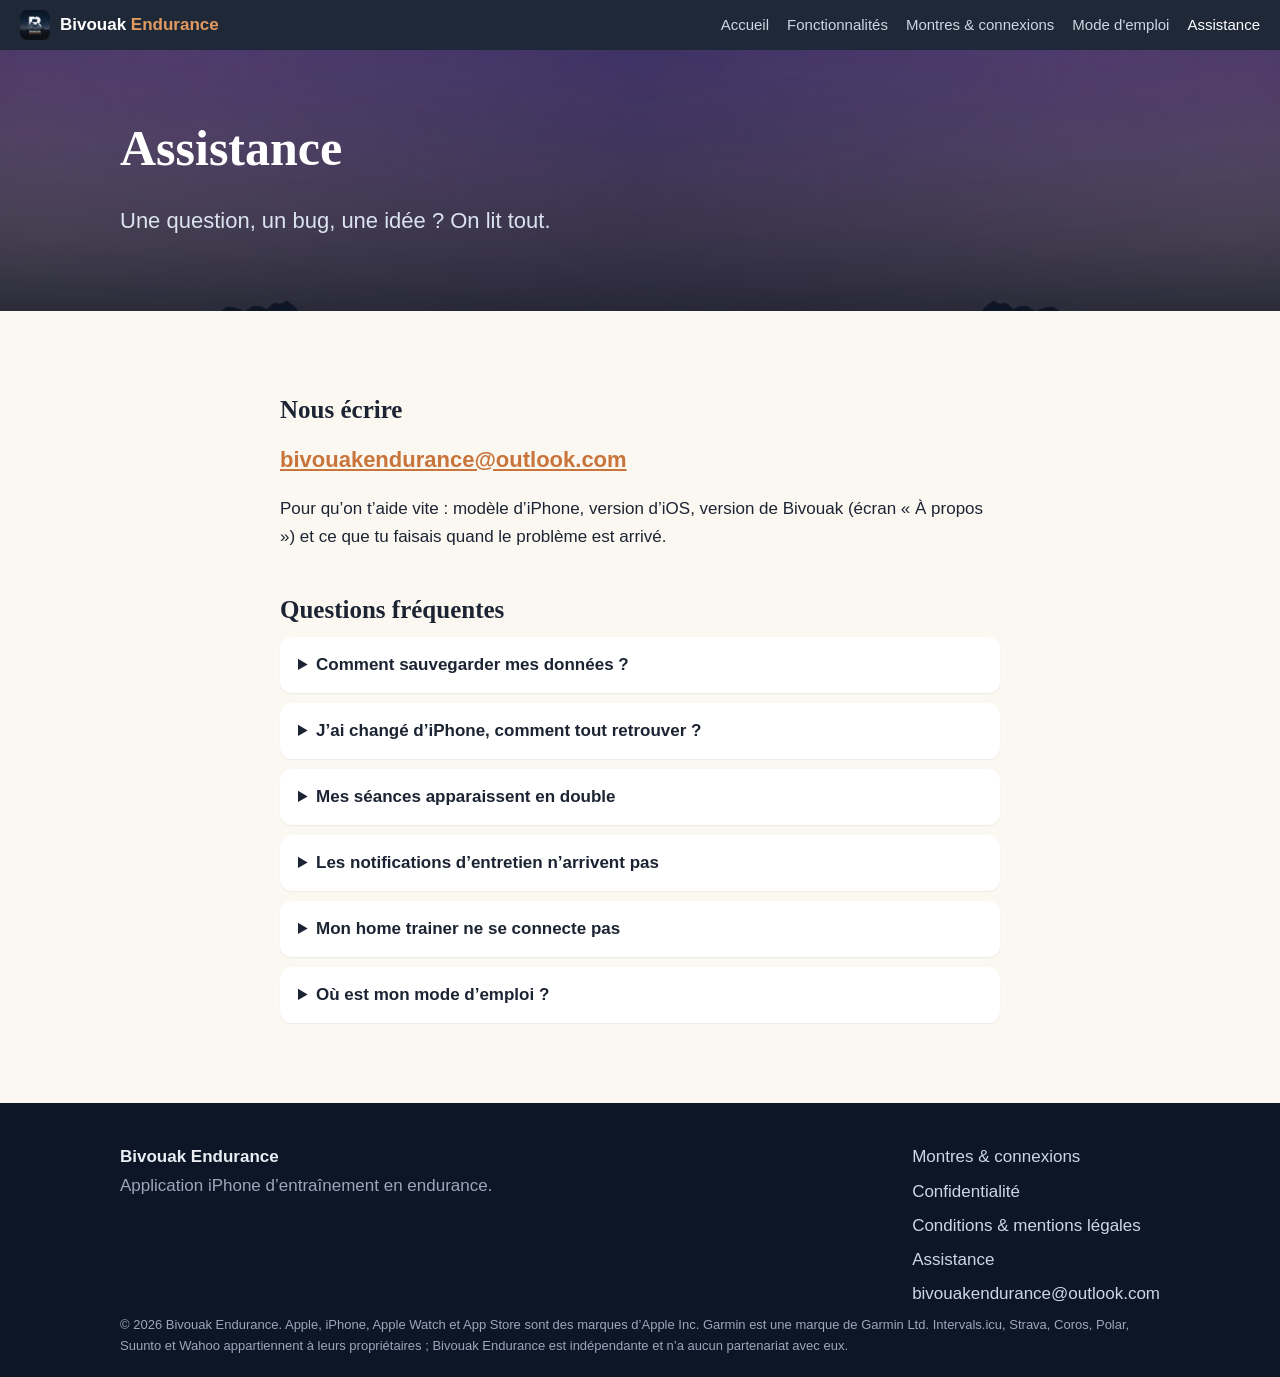
==== assistance.html @ c76675d5 "Add files via upload" ====
<!doctype html>
<html lang="fr"><head><meta charset="utf-8">
<meta name="viewport" content="width=device-width,initial-scale=1">
<title>Assistance · Bivouak Endurance</title>
<meta name="description" content="Bivouak Endurance : l’application iPhone qui rassemble entraînement, forme, matériel et courses pour la course à pied, le trail, le vélo, la natation et le triathlon. Sans compte, sans cloud.">
<link rel="icon" type="image/png" href="img/favicon.png"><link rel="apple-touch-icon" href="img/apple-touch-icon.png">
<link rel="stylesheet" href="style.css"></head>
<body class="">
<header class="top"><a class="brand" href="index.html"><img src="img/favicon.png" alt="" width="30" height="30"><span>Bivouak <em>Endurance</em></span></a>
<nav><a href="index.html">Accueil</a><a href="fonctionnalites.html">Fonctionnalités</a><a href="connexions.html">Montres & connexions</a><a href="mode-emploi.html">Mode d'emploi</a><a href="assistance.html" aria-current=page>Assistance</a></nav></header>
<main><section class="pagehead" style="--bg:url(img/band-dusk.jpg)"><div class="wrap"><h1>Assistance</h1><p class="lead">Une question, un bug, une idée ? On lit tout.</p></div></section>
<div class="wrap legal"><h2>Nous écrire</h2><p><a class="mail" href="mailto:bivouakendurance@outlook.com?subject=Bivouak%20Endurance">bivouakendurance@outlook.com</a></p>
<p>Pour qu’on t’aide vite : modèle d’iPhone, version d’iOS, version de Bivouak (écran « À propos ») et ce que tu faisais quand le problème est arrivé.</p>
<h2>Questions fréquentes</h2><div class="faq"><details><summary>Comment sauvegarder mes données ?</summary><p>Dans le menu de ton profil, ouvre « Sauvegarde » : tu y crées un fichier à ranger dans Fichiers ou iCloud Drive, de préférence chiffré avec un mot de passe. Il contient aussi tes tracés et tes vidéos. Un compteur t’indique quand il devient utile d’en refaire une.</p></details><details><summary>J’ai changé d’iPhone, comment tout retrouver ?</summary><p>Installe Bivouak, puis restaure ton fichier de sauvegarde depuis le même écran « Sauvegarde ».</p></details><details><summary>Mes séances apparaissent en double</summary><p>Si deux activités ont lieu en même temps (le tracker du téléphone et ta montre, par exemple), la fiche de la sortie te propose de garder l’une ou l’autre : rien n’est choisi à ta place, et l’activité écartée reste 30 jours dans la corbeille. Si tu vois un autre doublon, écris-nous avec la date et la source.</p></details><details><summary>Les notifications d’entretien n’arrivent pas</summary><p>Vérifie que les notifications sont autorisées pour Bivouak dans les Réglages d’iOS, puis ouvre une fiche de matériel : les rappels sont recalculés à ce moment-là.</p></details><details><summary>Mon home trainer ne se connecte pas</summary><p>Active le Bluetooth, ferme les autres apps connectées au trainer (Zwift, etc.), réveille-le en pédalant, puis réessaie.</p></details><details><summary>Où est mon mode d’emploi ?</summary><p>Dans l’app avec la loupe de recherche (elle cherche aussi dans l’aide), ou ici : <a href="mode-emploi.html">mode d’emploi</a>.</p></details></div></div></main>
<footer><div class="wrap foot">
<div><strong>Bivouak Endurance</strong><br><span class="muted">Application iPhone d’entraînement en endurance.</span></div>
<div><a href="connexions.html">Montres &amp; connexions</a><a href="confidentialite.html">Confidentialité</a><a href="conditions.html">Conditions &amp; mentions légales</a><a href="assistance.html">Assistance</a><a href="mailto:bivouakendurance@outlook.com">bivouakendurance@outlook.com</a></div>
</div><p class="wrap tiny muted">© 2026 Bivouak Endurance. Apple, iPhone, Apple Watch et App Store sont des marques d’Apple Inc. Garmin est une marque de Garmin Ltd. Intervals.icu, Strava, Coros, Polar, Suunto et Wahoo appartiennent à leurs propriétaires ; Bivouak Endurance est indépendante et n’a aucun partenariat avec eux.</p></footer>
</body></html>
---- style.css ----
:root{--navy:#0d1626;--navy2:#16233a;--ink:#e9edf4;--muted:#9aa7bb;--accent:#c8743a;--accent2:#e39a60;--cream:#f6f1e8;--paper:#fbf8f2;--text:#1c2433}
*{box-sizing:border-box}html{scroll-behavior:smooth}
body{margin:0;font:17px/1.65 -apple-system,BlinkMacSystemFont,"Segoe UI",Roboto,sans-serif;color:var(--text);background:var(--paper)}
h1,h2,h3{font-family:"Iowan Old Style","Palatino Linotype",Georgia,serif;line-height:1.15;margin:0 0 .5em;font-weight:600}
a{color:var(--accent)}img{max-width:100%;display:block}
.wrap{max-width:1080px;margin:0 auto;padding:0 20px}
.top{position:sticky;top:0;z-index:20;display:flex;gap:16px;align-items:center;justify-content:space-between;flex-wrap:wrap;padding:10px 20px;background:rgba(13,22,38,.92);backdrop-filter:blur(10px);color:#fff}
.brand{display:flex;align-items:center;gap:10px;color:#fff;text-decoration:none;font-weight:600}.brand img{border-radius:7px}.brand em{font-style:normal;color:var(--accent2)}
.top nav{display:flex;gap:18px;flex-wrap:wrap}.top nav a{color:#cdd6e4;text-decoration:none;font-size:15px}.top nav a:hover,.top nav a[aria-current]{color:#fff}
.pagehead,.band-photo{background:linear-gradient(rgba(13,22,38,.35),rgba(13,22,38,.85)),var(--bg,none) center/cover,var(--navy);color:#fff}
.hero-img{height:58vh;min-height:340px;background:var(--bg) center/cover,var(--navy)}
.hero{color:#fff;background:var(--navy);padding:44px 0 64px}
.hero h1{font-size:clamp(36px,6vw,62px)}.lead{font-size:clamp(18px,2.2vw,22px);max-width:40em;color:#dbe3ef}
.eyebrow{text-transform:uppercase;letter-spacing:.14em;font-size:13px;color:var(--accent2)}
.pagehead{padding:70px 0 50px}.pagehead h1{font-size:clamp(32px,5vw,50px)}
.pagehead input{margin-top:14px;width:100%;max-width:520px;padding:13px 16px;border-radius:12px;border:0;font:inherit}
.cta{display:flex;gap:14px;flex-wrap:wrap;align-items:center;margin-top:26px}.cta.c{justify-content:center}
.store{display:inline-flex;align-items:center;gap:10px;background:#000;color:#fff;text-decoration:none;padding:9px 20px;border-radius:12px;border:1px solid #444;font-weight:600;font-size:19px;line-height:1.1}
.store small{display:block;font-size:11px;font-weight:400;opacity:.8}.store[aria-disabled]{cursor:not-allowed}
.ghost{display:inline-block;padding:12px 22px;border-radius:12px;border:1.5px solid currentColor;color:#fff;text-decoration:none;font-weight:600}.ghost.dark{color:var(--navy);margin:4px}
.band{padding:70px 20px}.band h2{font-size:clamp(28px,4vw,40px);text-align:center}.sub{text-align:center;max-width:40em;margin:0 auto 36px;color:#566}
.center{text-align:center}
.grid4,.grid3{display:grid;gap:18px}.grid4{grid-template-columns:repeat(auto-fit,minmax(220px,1fr))}.grid3{grid-template-columns:repeat(auto-fit,minmax(280px,1fr))}
.card{background:#fff;border-radius:18px;padding:24px;box-shadow:0 1px 3px rgba(20,30,50,.08),0 8px 24px rgba(20,30,50,.05)}
.card h3{font-size:21px}.card p{margin:0;color:#4a5568;font-size:16px}.ico{font-size:30px;margin-bottom:8px}
.shots{background:var(--navy);color:#fff;padding:70px 0}.shots h2{text-align:center;font-size:clamp(28px,4vw,40px)}.shots .sub{color:var(--muted)}
.phones{display:flex;justify-content:center;gap:28px;flex-wrap:wrap;align-items:flex-start}
.phones figure{margin:0;text-align:center;width:min(250px,70vw)}.phones .mid{margin-top:26px}
.phone{border:9px solid #05080f;border-radius:38px;overflow:hidden;box-shadow:0 20px 50px rgba(0,0,0,.5);background:#000}.phone img{width:100%;aspect-ratio:2/3;object-fit:cover}
figcaption{margin-top:12px;color:var(--muted);font-size:14px}
.band-photo{padding:90px 0;background:linear-gradient(rgba(13,22,38,.55),rgba(13,22,38,.8)),var(--bg) center/cover}.band-photo h2{font-size:clamp(28px,4vw,42px)}.band-photo p{max-width:40em}
.appicon{margin:0 auto 14px;border-radius:27px;box-shadow:0 10px 30px rgba(0,0,0,.3)}
.featgrid{display:grid;grid-template-columns:repeat(auto-fit,minmax(300px,1fr));gap:20px}
.feat{background:#fff;border-radius:18px;padding:26px;box-shadow:0 1px 3px rgba(20,30,50,.08)}.feat h3{font-size:22px;margin-bottom:4px}.tag{color:var(--accent);margin:0 0 10px;font-style:italic}.feat ul{padding-left:18px;font-size:15px;color:#4a5568}.feat li{margin-bottom:6px}.feat a{font-weight:600;text-decoration:none}
.docs{display:grid;grid-template-columns:240px 1fr;gap:40px;padding-top:30px;padding-bottom:60px}
#toc{position:sticky;top:76px;display:flex;flex-direction:column;gap:2px;max-height:calc(100vh - 100px);overflow:auto}#toc a{padding:7px 12px;border-radius:8px;text-decoration:none;color:var(--text);font-size:15px}#toc a:hover{background:#ece6d9}
.chap{margin-bottom:56px;scroll-margin-top:80px}.chap h2{font-size:32px;border-bottom:2px solid var(--accent);padding-bottom:6px}.gs h3{font-size:19px;margin:22px 0 4px;font-family:inherit}.gs p{margin:0;color:#3b4557}
.chips{list-style:none;display:flex;flex-wrap:wrap;gap:8px;padding:0;margin:20px 0 0}.chips li{border:1px solid var(--accent2);color:var(--accent2);border-radius:99px;padding:4px 14px;font-size:15px}
.tiles{display:grid;grid-template-columns:repeat(auto-fill,minmax(250px,1fr));gap:14px;padding:36px 0 60px}.tile{background:#fff;border-radius:16px;padding:18px 20px;text-decoration:none;color:var(--text);box-shadow:0 1px 3px rgba(20,30,50,.08);display:flex;flex-direction:column;gap:6px;transition:transform .2s}.tile:hover{transform:translateY(-3px)}.tile strong{font-family:"Iowan Old Style",Georgia,serif;font-size:20px}.tile span{color:#566;font-size:15px}[hidden]{display:none!important}
.devs{display:grid;gap:18px;margin:26px 0}.devs .card p{margin:0 0 .6em}.small{font-size:14px!important;color:#6a7385!important}.conn{max-width:860px}
.legal{max-width:760px;padding-top:40px;padding-bottom:70px}.legal h2{font-size:25px;margin-top:1.8em}.muted{color:var(--muted)}.tiny{font-size:13px}.note{background:#fff3e3;border-left:4px solid var(--accent);padding:12px 16px;border-radius:8px}
.mail{font-size:22px;font-weight:600}.faq details{background:#fff;border-radius:12px;padding:14px 18px;margin-bottom:10px;box-shadow:0 1px 2px rgba(0,0,0,.06)}.faq summary{cursor:pointer;font-weight:600}.faq p{margin:.6em 0 0}
footer{background:var(--navy);color:var(--ink);padding:40px 0 20px}footer a{color:#cdd6e4;display:block;text-decoration:none;margin-bottom:6px}footer a:hover{color:#fff}.foot{display:flex;justify-content:space-between;gap:30px;flex-wrap:wrap}
@media(max-width:800px){.docs{grid-template-columns:1fr}#toc{position:static;flex-direction:row;flex-wrap:wrap;max-height:none;border-bottom:1px solid #ddd;padding-bottom:12px}.hero-img{height:50vh}}
@media(prefers-reduced-motion:no-preference){.card,.feat{transition:transform .2s}.card:hover,.feat:hover{transform:translateY(-3px)}}
/* Briques et explorateur de fonctionnalités (2026-11-26) */
.bricks{display:grid;grid-template-columns:repeat(4,minmax(0,1fr));gap:14px}.brick{min-height:150px}.brick .ico{font-size:28px;margin-bottom:0}.brick.wide{background:var(--navy);color:var(--ink)}.brick.wide strong{color:#fff}.brick.wide span{color:var(--muted)}
.bricktabs{display:flex;gap:8px;flex-wrap:wrap;justify-content:center;margin-bottom:28px}.bricktabs a{display:inline-flex;gap:8px;align-items:center;padding:9px 16px;border-radius:99px;border:1px solid #d9d1c1;background:#fff;text-decoration:none;color:var(--text);font-size:15px}.bricktabs a[aria-current]{background:var(--navy);color:#fff;border-color:var(--navy)}
.explorer{display:grid;grid-template-columns:minmax(0,330px) minmax(0,1fr);gap:22px;align-items:start;margin-bottom:34px}
.flist{display:flex;flex-direction:column;gap:8px}.flist .fintro{margin:0 0 8px;color:#566;font-size:15px}.flist button{font:inherit;text-align:left;cursor:pointer;background:#fff;border:1px solid #e4dccb;border-radius:12px;padding:12px 16px;color:var(--text)}.flist button[aria-selected=true]{background:var(--navy);color:#fff;border-color:var(--navy)}
.fdetail{background:#fff;border-radius:18px;padding:28px;box-shadow:0 1px 3px rgba(20,30,50,.08),0 8px 24px rgba(20,30,50,.05);min-height:220px}.fdetail h2{text-align:left;font-size:28px}.fdetail p{margin:0 0 12px;color:#3b4557}.fdetail ul{padding-left:18px;color:#4a5568}.fdetail li{margin-bottom:6px}
.phone.real img{aspect-ratio:auto;object-fit:initial}.phones figure{width:min(230px,70vw)}
.fdetail{display:grid;grid-template-columns:minmax(0,1fr) minmax(0,210px);gap:26px;align-items:start}.fshot{margin:0;text-align:center}.fshot .phone{border-width:7px;border-radius:30px}.fshot figcaption{font-size:13px;color:#667}
@media(max-width:860px){.fdetail{grid-template-columns:minmax(0,1fr)}.fshot{max-width:230px;margin:0 auto}}
@media(max-width:860px){.bricks{grid-template-columns:repeat(2,minmax(0,1fr))}.explorer{grid-template-columns:minmax(0,1fr)}}
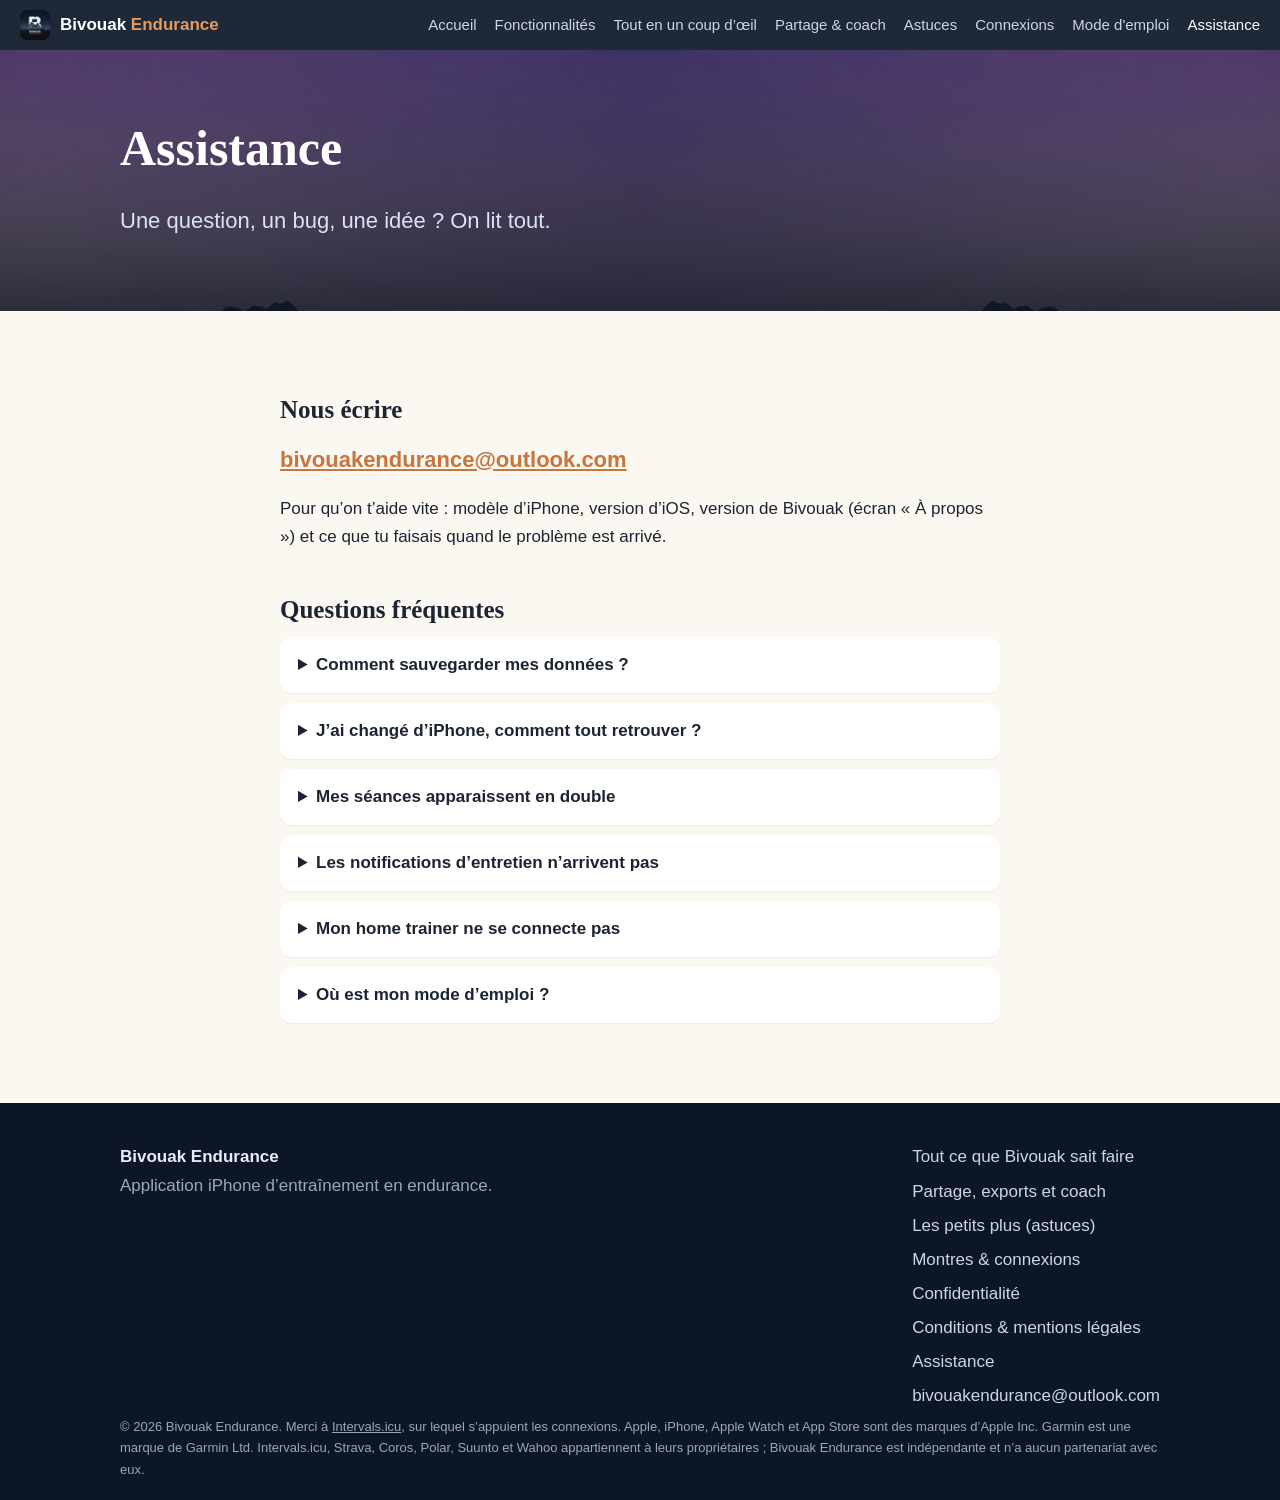
==== commit 99293d8b: "Add files via upload" ====
--- a/assistance.html
+++ b/assistance.html
@@ -7,13 +7,13 @@
 <link rel="stylesheet" href="style.css"></head>
 <body class="">
 <header class="top"><a class="brand" href="index.html"><img src="img/favicon.png" alt="" width="30" height="30"><span>Bivouak <em>Endurance</em></span></a>
-<nav><a href="index.html">Accueil</a><a href="fonctionnalites.html">Fonctionnalités</a><a href="connexions.html">Montres & connexions</a><a href="mode-emploi.html">Mode d'emploi</a><a href="assistance.html" aria-current=page>Assistance</a></nav></header>
+<nav><a href="index.html">Accueil</a><a href="fonctionnalites.html">Fonctionnalités</a><a href="tout-en-un.html">Tout en un coup d’œil</a><a href="partager.html">Partage & coach</a><a href="astuces.html">Astuces</a><a href="connexions.html">Connexions</a><a href="mode-emploi.html">Mode d'emploi</a><a href="assistance.html" aria-current=page>Assistance</a></nav></header>
 <main><section class="pagehead" style="--bg:url(img/band-dusk.jpg)"><div class="wrap"><h1>Assistance</h1><p class="lead">Une question, un bug, une idée ? On lit tout.</p></div></section>
 <div class="wrap legal"><h2>Nous écrire</h2><p><a class="mail" href="mailto:bivouakendurance@outlook.com?subject=Bivouak%20Endurance">bivouakendurance@outlook.com</a></p>
 <p>Pour qu’on t’aide vite : modèle d’iPhone, version d’iOS, version de Bivouak (écran « À propos ») et ce que tu faisais quand le problème est arrivé.</p>
 <h2>Questions fréquentes</h2><div class="faq"><details><summary>Comment sauvegarder mes données ?</summary><p>Dans le menu de ton profil, ouvre « Sauvegarde » : tu y crées un fichier à ranger dans Fichiers ou iCloud Drive, de préférence chiffré avec un mot de passe. Il contient aussi tes tracés et tes vidéos. Un compteur t’indique quand il devient utile d’en refaire une.</p></details><details><summary>J’ai changé d’iPhone, comment tout retrouver ?</summary><p>Installe Bivouak, puis restaure ton fichier de sauvegarde depuis le même écran « Sauvegarde ».</p></details><details><summary>Mes séances apparaissent en double</summary><p>Si deux activités ont lieu en même temps (le tracker du téléphone et ta montre, par exemple), la fiche de la sortie te propose de garder l’une ou l’autre : rien n’est choisi à ta place, et l’activité écartée reste 30 jours dans la corbeille. Si tu vois un autre doublon, écris-nous avec la date et la source.</p></details><details><summary>Les notifications d’entretien n’arrivent pas</summary><p>Vérifie que les notifications sont autorisées pour Bivouak dans les Réglages d’iOS, puis ouvre une fiche de matériel : les rappels sont recalculés à ce moment-là.</p></details><details><summary>Mon home trainer ne se connecte pas</summary><p>Active le Bluetooth, ferme les autres apps connectées au trainer (Zwift, etc.), réveille-le en pédalant, puis réessaie.</p></details><details><summary>Où est mon mode d’emploi ?</summary><p>Dans l’app avec la loupe de recherche (elle cherche aussi dans l’aide), ou ici : <a href="mode-emploi.html">mode d’emploi</a>.</p></details></div></div></main>
 <footer><div class="wrap foot">
 <div><strong>Bivouak Endurance</strong><br><span class="muted">Application iPhone d’entraînement en endurance.</span></div>
-<div><a href="connexions.html">Montres &amp; connexions</a><a href="confidentialite.html">Confidentialité</a><a href="conditions.html">Conditions &amp; mentions légales</a><a href="assistance.html">Assistance</a><a href="mailto:bivouakendurance@outlook.com">bivouakendurance@outlook.com</a></div>
-</div><p class="wrap tiny muted">© 2026 Bivouak Endurance. Apple, iPhone, Apple Watch et App Store sont des marques d’Apple Inc. Garmin est une marque de Garmin Ltd. Intervals.icu, Strava, Coros, Polar, Suunto et Wahoo appartiennent à leurs propriétaires ; Bivouak Endurance est indépendante et n’a aucun partenariat avec eux.</p></footer>
+<div><a href="tout-en-un.html">Tout ce que Bivouak sait faire</a><a href="partager.html">Partage, exports et coach</a><a href="astuces.html">Les petits plus (astuces)</a><a href="connexions.html">Montres &amp; connexions</a><a href="confidentialite.html">Confidentialité</a><a href="conditions.html">Conditions &amp; mentions légales</a><a href="assistance.html">Assistance</a><a href="mailto:bivouakendurance@outlook.com">bivouakendurance@outlook.com</a></div>
+</div><p class="wrap tiny muted">© 2026 Bivouak Endurance. Merci à <a href="https://intervals.icu" rel="noopener">Intervals.icu</a>, sur lequel s’appuient les connexions. Apple, iPhone, Apple Watch et App Store sont des marques d’Apple Inc. Garmin est une marque de Garmin Ltd. Intervals.icu, Strava, Coros, Polar, Suunto et Wahoo appartiennent à leurs propriétaires ; Bivouak Endurance est indépendante et n’a aucun partenariat avec eux.</p></footer>
 </body></html>
--- a/style.css
+++ b/style.css
@@ -9,6 +9,7 @@
 .top nav{display:flex;gap:18px;flex-wrap:wrap}.top nav a{color:#cdd6e4;text-decoration:none;font-size:15px}.top nav a:hover,.top nav a[aria-current]{color:#fff}
 .pagehead,.band-photo{background:linear-gradient(rgba(13,22,38,.35),rgba(13,22,38,.85)),var(--bg,none) center/cover,var(--navy);color:#fff}
 .hero-img{height:58vh;min-height:340px;background:var(--bg) center/cover,var(--navy)}
+.sports{list-style:none;display:flex;gap:30px;margin:0 0 14px;padding:0;color:#7fd6d0}.sports li{display:flex;align-items:center;gap:9px}.sports span{font-size:13px;letter-spacing:.12em;text-transform:uppercase;color:#aebbd0}.eyebrow.big{font-size:clamp(17px,2.4vw,22px);font-weight:600;letter-spacing:.02em;text-transform:none;color:#fff}@media(max-width:520px){.sports{gap:16px}.sports span{display:none}}
 .hero{color:#fff;background:var(--navy);padding:44px 0 64px}
 .hero h1{font-size:clamp(36px,6vw,62px)}.lead{font-size:clamp(18px,2.2vw,22px);max-width:40em;color:#dbe3ef}
 .eyebrow{text-transform:uppercase;letter-spacing:.14em;font-size:13px;color:var(--accent2)}
@@ -51,5 +52,20 @@
 .fdetail{background:#fff;border-radius:18px;padding:28px;box-shadow:0 1px 3px rgba(20,30,50,.08),0 8px 24px rgba(20,30,50,.05);min-height:220px}.fdetail h2{text-align:left;font-size:28px}.fdetail p{margin:0 0 12px;color:#3b4557}.fdetail ul{padding-left:18px;color:#4a5568}.fdetail li{margin-bottom:6px}
 .phone.real img{aspect-ratio:auto;object-fit:initial}.phones figure{width:min(230px,70vw)}
 .fdetail{display:grid;grid-template-columns:minmax(0,1fr) minmax(0,210px);gap:26px;align-items:start}.fshot{margin:0;text-align:center}.fshot .phone{border-width:7px;border-radius:30px}.fshot figcaption{font-size:13px;color:#667}
+.gal{margin-top:34px}.gal h3{font-size:18px;margin:0 0 12px}.galrow{display:flex;gap:18px;overflow-x:auto;padding:6px 4px 18px;scroll-snap-type:x proximity}.galrow figure{flex:0 0 200px;margin:0;text-align:center;scroll-snap-align:start}.galrow figure.land{flex-basis:420px}.galrow .phone{border-width:7px;border-radius:28px}.galrow figcaption{font-size:13px;color:#667;margin-top:8px}
+.tiny a{display:inline;color:inherit;text-decoration:underline;margin:0}
+.tr{background:var(--navy);color:#fff;padding:70px 0}.tr .wrap{display:grid;grid-template-columns:minmax(0,1fr) minmax(0,1.35fr);gap:38px;align-items:center}.tr h2{margin-top:0}.tr p{color:#cdd6e4}.trfig{margin:0;text-align:center}.trfig .phone{border-width:8px;border-radius:26px}.trfig figcaption{font-size:13px;color:#9fb0c8;margin-top:10px}
+.xrow{display:grid;grid-template-columns:minmax(0,1fr);gap:26px;margin-top:20px}.xrow.withfig{grid-template-columns:minmax(0,1fr) 230px;align-items:start}
+.xcards{display:grid;grid-template-columns:repeat(auto-fit,minmax(250px,1fr));gap:16px}.xcards .card{padding:20px}.xcards h3{margin:0 0 6px;font-size:18px}.xcards p{margin:0}
+.xcards .fmt{margin-top:10px;font-size:12px;font-weight:700;letter-spacing:.05em;text-transform:uppercase;color:var(--accent2)}
+.xwide{margin-top:24px;text-align:center}.paper{border-radius:12px;overflow:hidden;box-shadow:0 10px 36px rgba(20,30,50,.22);background:#fff}.paper img{display:block;width:100%;height:auto}.xwide .xfig{max-width:760px;margin:0 auto}.xfigs .xfig.paper{width:100%}
+.xfigs{display:flex;flex-direction:column;gap:20px}.xfig{margin:0;text-align:center}.xfig .phone{border-width:7px;border-radius:30px}.xfig figcaption{font-size:13px;color:#667;margin-top:8px}
+.cat-chips{display:flex;flex-wrap:wrap;gap:8px}.cat-chips a{background:#fff;border-radius:99px;padding:6px 14px;font-size:14px;text-decoration:none;color:var(--text);box-shadow:0 1px 3px rgba(20,30,50,.1)}.cat-chips a:hover{background:var(--navy);color:#fff}
+.cat-sec{background:#fff;border-radius:18px;padding:22px 26px;margin:0 0 18px;box-shadow:0 1px 3px rgba(20,30,50,.08),0 8px 24px rgba(20,30,50,.05)}.cat-sec h2{margin:0 0 12px;font-size:23px}
+ul.ticks{list-style:none;padding:0;margin:0;columns:2 340px;column-gap:34px}ul.ticks li{break-inside:avoid;padding:7px 0 7px 28px;position:relative;border-bottom:1px solid #e8ebf1}ul.ticks li:before{content:"✓";position:absolute;left:2px;color:var(--accent2);font-weight:700}
+[hidden]{display:none!important}
+@media(max-width:860px){.xrow.withfig{grid-template-columns:1fr}.xfigs{flex-direction:row;overflow-x:auto}.xfig{flex:0 0 200px}}
+.thanks{text-align:center}.thanks .sub{max-width:720px;margin-left:auto;margin-right:auto}
+@media(max-width:800px){.tr .wrap{grid-template-columns:1fr}}
 @media(max-width:860px){.fdetail{grid-template-columns:minmax(0,1fr)}.fshot{max-width:230px;margin:0 auto}}
 @media(max-width:860px){.bricks{grid-template-columns:repeat(2,minmax(0,1fr))}.explorer{grid-template-columns:minmax(0,1fr)}}
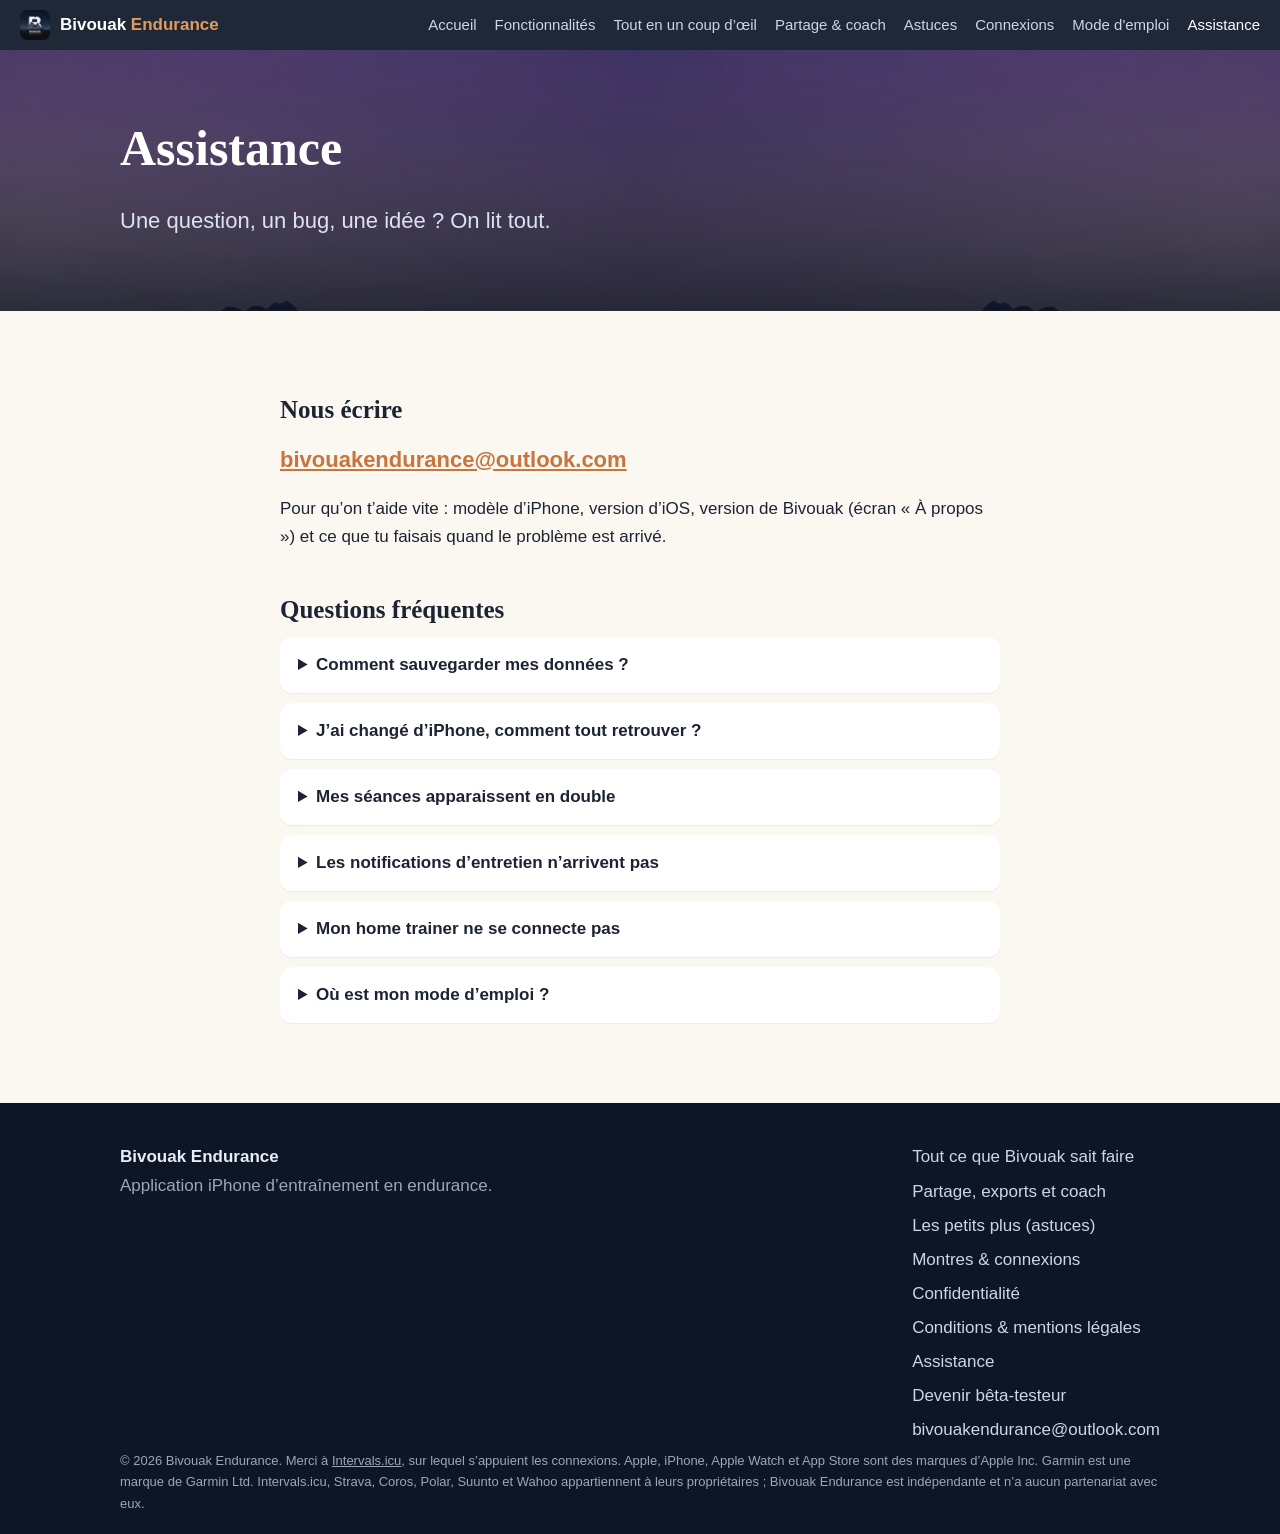
==== commit a45d7af1: "Add files via upload" ====
--- a/assistance.html
+++ b/assistance.html
@@ -14,6 +14,6 @@
 <h2>Questions fréquentes</h2><div class="faq"><details><summary>Comment sauvegarder mes données ?</summary><p>Dans le menu de ton profil, ouvre « Sauvegarde » : tu y crées un fichier à ranger dans Fichiers ou iCloud Drive, de préférence chiffré avec un mot de passe. Il contient aussi tes tracés et tes vidéos. Un compteur t’indique quand il devient utile d’en refaire une.</p></details><details><summary>J’ai changé d’iPhone, comment tout retrouver ?</summary><p>Installe Bivouak, puis restaure ton fichier de sauvegarde depuis le même écran « Sauvegarde ».</p></details><details><summary>Mes séances apparaissent en double</summary><p>Si deux activités ont lieu en même temps (le tracker du téléphone et ta montre, par exemple), la fiche de la sortie te propose de garder l’une ou l’autre : rien n’est choisi à ta place, et l’activité écartée reste 30 jours dans la corbeille. Si tu vois un autre doublon, écris-nous avec la date et la source.</p></details><details><summary>Les notifications d’entretien n’arrivent pas</summary><p>Vérifie que les notifications sont autorisées pour Bivouak dans les Réglages d’iOS, puis ouvre une fiche de matériel : les rappels sont recalculés à ce moment-là.</p></details><details><summary>Mon home trainer ne se connecte pas</summary><p>Active le Bluetooth, ferme les autres apps connectées au trainer (Zwift, etc.), réveille-le en pédalant, puis réessaie.</p></details><details><summary>Où est mon mode d’emploi ?</summary><p>Dans l’app avec la loupe de recherche (elle cherche aussi dans l’aide), ou ici : <a href="mode-emploi.html">mode d’emploi</a>.</p></details></div></div></main>
 <footer><div class="wrap foot">
 <div><strong>Bivouak Endurance</strong><br><span class="muted">Application iPhone d’entraînement en endurance.</span></div>
-<div><a href="tout-en-un.html">Tout ce que Bivouak sait faire</a><a href="partager.html">Partage, exports et coach</a><a href="astuces.html">Les petits plus (astuces)</a><a href="connexions.html">Montres &amp; connexions</a><a href="confidentialite.html">Confidentialité</a><a href="conditions.html">Conditions &amp; mentions légales</a><a href="assistance.html">Assistance</a><a href="mailto:bivouakendurance@outlook.com">bivouakendurance@outlook.com</a></div>
+<div><a href="tout-en-un.html">Tout ce que Bivouak sait faire</a><a href="partager.html">Partage, exports et coach</a><a href="astuces.html">Les petits plus (astuces)</a><a href="connexions.html">Montres &amp; connexions</a><a href="confidentialite.html">Confidentialité</a><a href="conditions.html">Conditions &amp; mentions légales</a><a href="assistance.html">Assistance</a><a href="mailto:bivouakendurance@outlook.com?subject=Je%20veux%20%C3%AAtre%20b%C3%AAta-testeur%20de%20Bivouak%20Endurance&body=Bonjour%2C%0A%0AJe%20voudrais%20faire%20partie%20du%20groupe%20de%20b%C3%AAta-testeurs%20de%20Bivouak%20Endurance%20%28TestFlight%29.%0A%0AMon%20pr%C3%A9nom%20%3A%0AMon%20mod%C3%A8le%20d%27iPhone%20%3A%0AMon%20sport%20principal%20%3A%0AL%27adresse%20e-mail%20de%20mon%20identifiant%20Apple%20%28pour%20recevoir%20l%27invitation%29%20%3A%0A%0AMerci%20%21">Devenir bêta-testeur</a><a href="mailto:bivouakendurance@outlook.com">bivouakendurance@outlook.com</a></div>
 </div><p class="wrap tiny muted">© 2026 Bivouak Endurance. Merci à <a href="https://intervals.icu" rel="noopener">Intervals.icu</a>, sur lequel s’appuient les connexions. Apple, iPhone, Apple Watch et App Store sont des marques d’Apple Inc. Garmin est une marque de Garmin Ltd. Intervals.icu, Strava, Coros, Polar, Suunto et Wahoo appartiennent à leurs propriétaires ; Bivouak Endurance est indépendante et n’a aucun partenariat avec eux.</p></footer>
 </body></html>
--- a/style.css
+++ b/style.css
@@ -9,6 +9,7 @@
 .top nav{display:flex;gap:18px;flex-wrap:wrap}.top nav a{color:#cdd6e4;text-decoration:none;font-size:15px}.top nav a:hover,.top nav a[aria-current]{color:#fff}
 .pagehead,.band-photo{background:linear-gradient(rgba(13,22,38,.35),rgba(13,22,38,.85)),var(--bg,none) center/cover,var(--navy);color:#fff}
 .hero-img{height:58vh;min-height:340px;background:var(--bg) center/cover,var(--navy)}
+.cta .beta{border-color:var(--accent2);color:#fff}.betanote{max-width:34em;color:#aebbd0;margin-top:12px}
 .sports{list-style:none;display:flex;gap:30px;margin:0 0 14px;padding:0;color:#7fd6d0}.sports li{display:flex;align-items:center;gap:9px}.sports span{font-size:13px;letter-spacing:.12em;text-transform:uppercase;color:#aebbd0}.eyebrow.big{font-size:clamp(17px,2.4vw,22px);font-weight:600;letter-spacing:.02em;text-transform:none;color:#fff}@media(max-width:520px){.sports{gap:16px}.sports span{display:none}}
 .hero{color:#fff;background:var(--navy);padding:44px 0 64px}
 .hero h1{font-size:clamp(36px,6vw,62px)}.lead{font-size:clamp(18px,2.2vw,22px);max-width:40em;color:#dbe3ef}
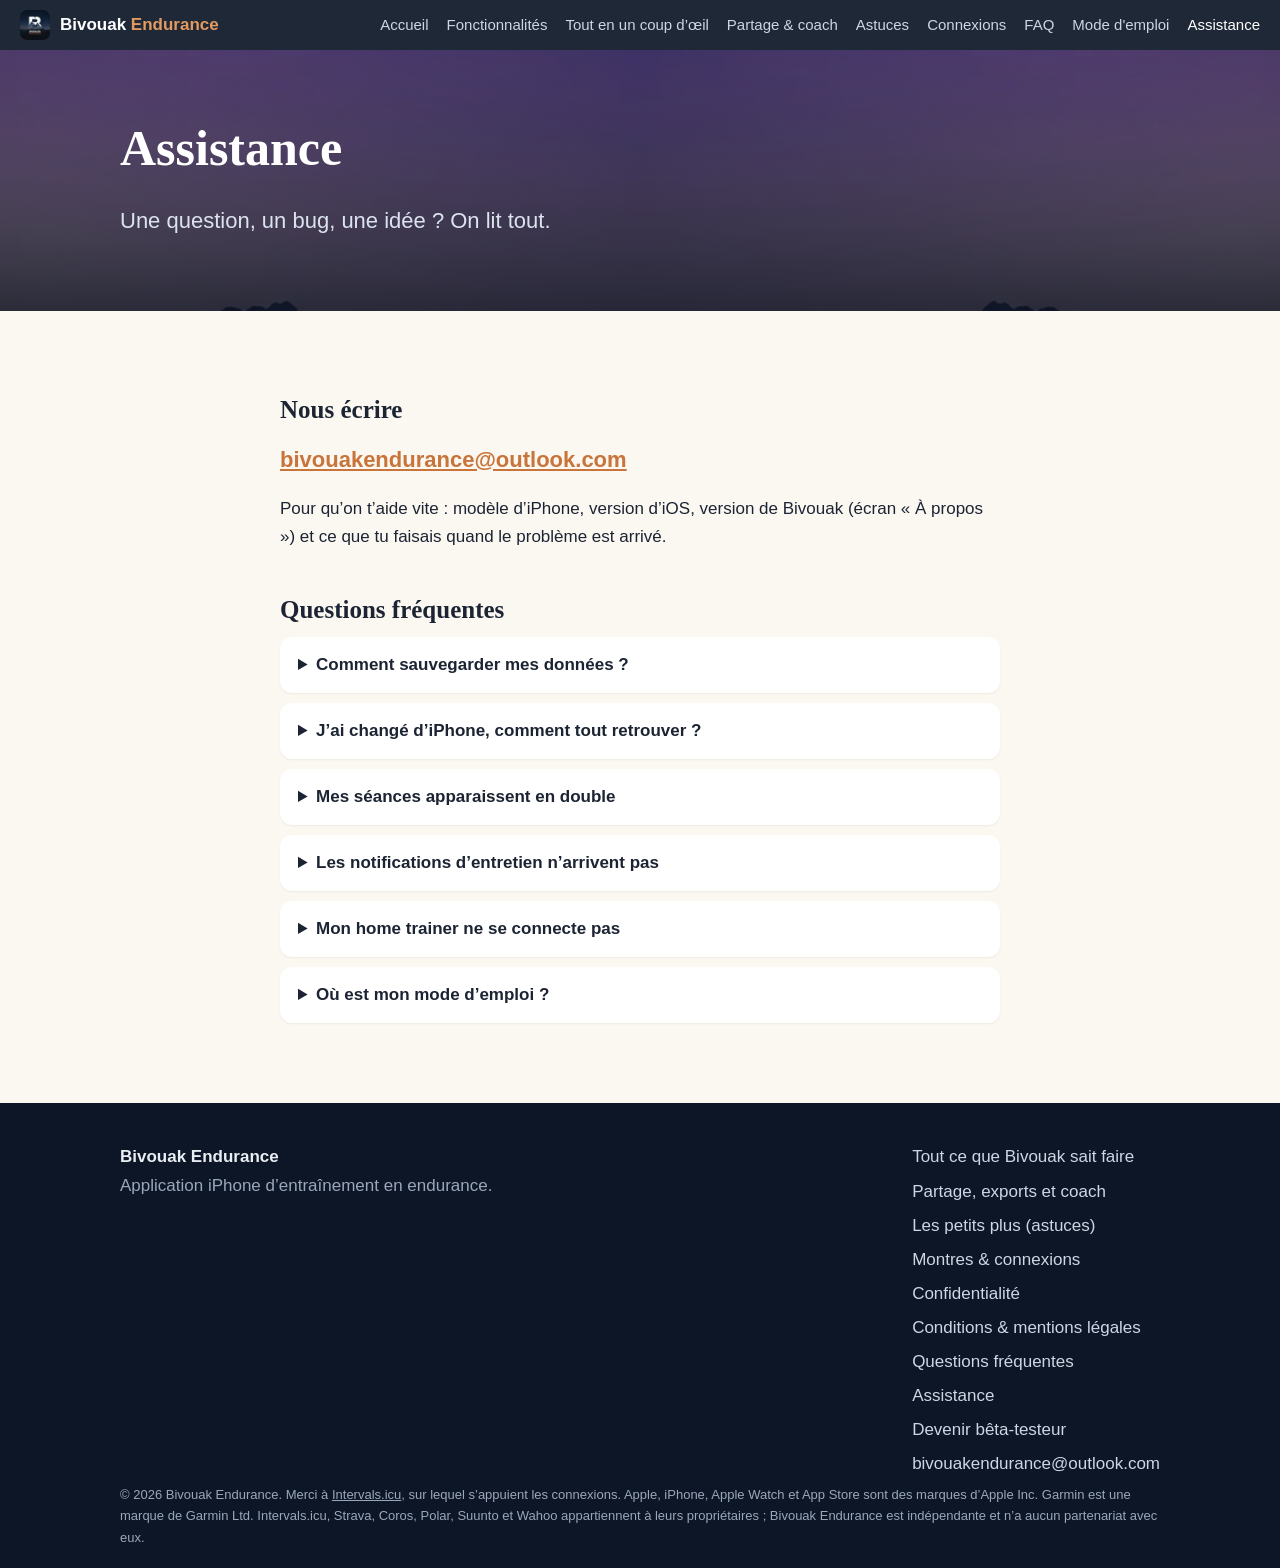
==== commit 16f45d8d: "Add files via upload" ====
--- a/assistance.html
+++ b/assistance.html
@@ -7,13 +7,13 @@
 <link rel="stylesheet" href="style.css"></head>
 <body class="">
 <header class="top"><a class="brand" href="index.html"><img src="img/favicon.png" alt="" width="30" height="30"><span>Bivouak <em>Endurance</em></span></a>
-<nav><a href="index.html">Accueil</a><a href="fonctionnalites.html">Fonctionnalités</a><a href="tout-en-un.html">Tout en un coup d’œil</a><a href="partager.html">Partage & coach</a><a href="astuces.html">Astuces</a><a href="connexions.html">Connexions</a><a href="mode-emploi.html">Mode d'emploi</a><a href="assistance.html" aria-current=page>Assistance</a></nav></header>
+<nav><a href="index.html">Accueil</a><a href="fonctionnalites.html">Fonctionnalités</a><a href="tout-en-un.html">Tout en un coup d’œil</a><a href="partager.html">Partage & coach</a><a href="astuces.html">Astuces</a><a href="connexions.html">Connexions</a><a href="faq.html">FAQ</a><a href="mode-emploi.html">Mode d'emploi</a><a href="assistance.html" aria-current=page>Assistance</a></nav></header>
 <main><section class="pagehead" style="--bg:url(img/band-dusk.jpg)"><div class="wrap"><h1>Assistance</h1><p class="lead">Une question, un bug, une idée ? On lit tout.</p></div></section>
 <div class="wrap legal"><h2>Nous écrire</h2><p><a class="mail" href="mailto:bivouakendurance@outlook.com?subject=Bivouak%20Endurance">bivouakendurance@outlook.com</a></p>
 <p>Pour qu’on t’aide vite : modèle d’iPhone, version d’iOS, version de Bivouak (écran « À propos ») et ce que tu faisais quand le problème est arrivé.</p>
 <h2>Questions fréquentes</h2><div class="faq"><details><summary>Comment sauvegarder mes données ?</summary><p>Dans le menu de ton profil, ouvre « Sauvegarde » : tu y crées un fichier à ranger dans Fichiers ou iCloud Drive, de préférence chiffré avec un mot de passe. Il contient aussi tes tracés et tes vidéos. Un compteur t’indique quand il devient utile d’en refaire une.</p></details><details><summary>J’ai changé d’iPhone, comment tout retrouver ?</summary><p>Installe Bivouak, puis restaure ton fichier de sauvegarde depuis le même écran « Sauvegarde ».</p></details><details><summary>Mes séances apparaissent en double</summary><p>Si deux activités ont lieu en même temps (le tracker du téléphone et ta montre, par exemple), la fiche de la sortie te propose de garder l’une ou l’autre : rien n’est choisi à ta place, et l’activité écartée reste 30 jours dans la corbeille. Si tu vois un autre doublon, écris-nous avec la date et la source.</p></details><details><summary>Les notifications d’entretien n’arrivent pas</summary><p>Vérifie que les notifications sont autorisées pour Bivouak dans les Réglages d’iOS, puis ouvre une fiche de matériel : les rappels sont recalculés à ce moment-là.</p></details><details><summary>Mon home trainer ne se connecte pas</summary><p>Active le Bluetooth, ferme les autres apps connectées au trainer (Zwift, etc.), réveille-le en pédalant, puis réessaie.</p></details><details><summary>Où est mon mode d’emploi ?</summary><p>Dans l’app avec la loupe de recherche (elle cherche aussi dans l’aide), ou ici : <a href="mode-emploi.html">mode d’emploi</a>.</p></details></div></div></main>
 <footer><div class="wrap foot">
 <div><strong>Bivouak Endurance</strong><br><span class="muted">Application iPhone d’entraînement en endurance.</span></div>
-<div><a href="tout-en-un.html">Tout ce que Bivouak sait faire</a><a href="partager.html">Partage, exports et coach</a><a href="astuces.html">Les petits plus (astuces)</a><a href="connexions.html">Montres &amp; connexions</a><a href="confidentialite.html">Confidentialité</a><a href="conditions.html">Conditions &amp; mentions légales</a><a href="assistance.html">Assistance</a><a href="mailto:bivouakendurance@outlook.com?subject=Je%20veux%20%C3%AAtre%20b%C3%AAta-testeur%20de%20Bivouak%20Endurance&body=Bonjour%2C%0A%0AJe%20voudrais%20faire%20partie%20du%20groupe%20de%20b%C3%AAta-testeurs%20de%20Bivouak%20Endurance%20%28TestFlight%29.%0A%0AMon%20pr%C3%A9nom%20%3A%0AMon%20mod%C3%A8le%20d%27iPhone%20%3A%0AMon%20sport%20principal%20%3A%0AL%27adresse%20e-mail%20de%20mon%20identifiant%20Apple%20%28pour%20recevoir%20l%27invitation%29%20%3A%0A%0AMerci%20%21">Devenir bêta-testeur</a><a href="mailto:bivouakendurance@outlook.com">bivouakendurance@outlook.com</a></div>
+<div><a href="tout-en-un.html">Tout ce que Bivouak sait faire</a><a href="partager.html">Partage, exports et coach</a><a href="astuces.html">Les petits plus (astuces)</a><a href="connexions.html">Montres &amp; connexions</a><a href="confidentialite.html">Confidentialité</a><a href="conditions.html">Conditions &amp; mentions légales</a><a href="faq.html">Questions fréquentes</a><a href="assistance.html">Assistance</a><a href="beta.html">Devenir bêta-testeur</a><a href="mailto:bivouakendurance@outlook.com">bivouakendurance@outlook.com</a></div>
 </div><p class="wrap tiny muted">© 2026 Bivouak Endurance. Merci à <a href="https://intervals.icu" rel="noopener">Intervals.icu</a>, sur lequel s’appuient les connexions. Apple, iPhone, Apple Watch et App Store sont des marques d’Apple Inc. Garmin est une marque de Garmin Ltd. Intervals.icu, Strava, Coros, Polar, Suunto et Wahoo appartiennent à leurs propriétaires ; Bivouak Endurance est indépendante et n’a aucun partenariat avec eux.</p></footer>
 </body></html>
--- a/style.css
+++ b/style.css
@@ -24,7 +24,7 @@
 .center{text-align:center}
 .grid4,.grid3{display:grid;gap:18px}.grid4{grid-template-columns:repeat(auto-fit,minmax(220px,1fr))}.grid3{grid-template-columns:repeat(auto-fit,minmax(280px,1fr))}
 .card{background:#fff;border-radius:18px;padding:24px;box-shadow:0 1px 3px rgba(20,30,50,.08),0 8px 24px rgba(20,30,50,.05)}
-.card h3{font-size:21px}.card p{margin:0;color:#4a5568;font-size:16px}.ico{font-size:30px;margin-bottom:8px}
+a.plink{display:block;color:inherit;text-decoration:none}a.plink .more{display:inline-block;margin-top:12px;font-size:14px;font-weight:600;color:var(--accent2)}a.plink:hover .more{text-decoration:underline}.card h3{font-size:21px}.card p{margin:0;color:#4a5568;font-size:16px}.ico{font-size:30px;margin-bottom:8px}
 .shots{background:var(--navy);color:#fff;padding:70px 0}.shots h2{text-align:center;font-size:clamp(28px,4vw,40px)}.shots .sub{color:var(--muted)}
 .phones{display:flex;justify-content:center;gap:28px;flex-wrap:wrap;align-items:flex-start}
 .phones figure{margin:0;text-align:center;width:min(250px,70vw)}.phones .mid{margin-top:26px}
@@ -56,7 +56,7 @@
 .gal{margin-top:34px}.gal h3{font-size:18px;margin:0 0 12px}.galrow{display:flex;gap:18px;overflow-x:auto;padding:6px 4px 18px;scroll-snap-type:x proximity}.galrow figure{flex:0 0 200px;margin:0;text-align:center;scroll-snap-align:start}.galrow figure.land{flex-basis:420px}.galrow .phone{border-width:7px;border-radius:28px}.galrow figcaption{font-size:13px;color:#667;margin-top:8px}
 .tiny a{display:inline;color:inherit;text-decoration:underline;margin:0}
 .tr{background:var(--navy);color:#fff;padding:70px 0}.tr .wrap{display:grid;grid-template-columns:minmax(0,1fr) minmax(0,1.35fr);gap:38px;align-items:center}.tr h2{margin-top:0}.tr p{color:#cdd6e4}.trfig{margin:0;text-align:center}.trfig .phone{border-width:8px;border-radius:26px}.trfig figcaption{font-size:13px;color:#9fb0c8;margin-top:10px}
-.xrow{display:grid;grid-template-columns:minmax(0,1fr);gap:26px;margin-top:20px}.xrow.withfig{grid-template-columns:minmax(0,1fr) 230px;align-items:start}
+.xrow{display:grid;grid-template-columns:minmax(0,1fr);gap:26px;margin-top:20px}.xrow.withfig{grid-template-columns:minmax(0,1fr) 230px;align-items:start}.xrow.tips{grid-template-columns:minmax(0,1fr) 450px}
 .xcards{display:grid;grid-template-columns:repeat(auto-fit,minmax(250px,1fr));gap:16px}.xcards .card{padding:20px}.xcards h3{margin:0 0 6px;font-size:18px}.xcards p{margin:0}
 .xcards .fmt{margin-top:10px;font-size:12px;font-weight:700;letter-spacing:.05em;text-transform:uppercase;color:var(--accent2)}
 .xwide{margin-top:24px;text-align:center}.paper{border-radius:12px;overflow:hidden;box-shadow:0 10px 36px rgba(20,30,50,.22);background:#fff}.paper img{display:block;width:100%;height:auto}.xwide .xfig{max-width:760px;margin:0 auto}.xfigs .xfig.paper{width:100%}
@@ -65,8 +65,9 @@
 .cat-sec{background:#fff;border-radius:18px;padding:22px 26px;margin:0 0 18px;box-shadow:0 1px 3px rgba(20,30,50,.08),0 8px 24px rgba(20,30,50,.05)}.cat-sec h2{margin:0 0 12px;font-size:23px}
 ul.ticks{list-style:none;padding:0;margin:0;columns:2 340px;column-gap:34px}ul.ticks li{break-inside:avoid;padding:7px 0 7px 28px;position:relative;border-bottom:1px solid #e8ebf1}ul.ticks li:before{content:"✓";position:absolute;left:2px;color:var(--accent2);font-weight:700}
 [hidden]{display:none!important}
-@media(max-width:860px){.xrow.withfig{grid-template-columns:1fr}.xfigs{flex-direction:row;overflow-x:auto}.xfig{flex:0 0 200px}}
+@media(max-width:860px){.xrow.withfig,.xrow.tips{grid-template-columns:minmax(0,1fr)}.xfigs{flex-direction:row;overflow-x:auto}.xfig{flex:0 0 200px}.xrow.tips .xfigs{overflow:visible}.xrow.tips .xfig{flex:1 1 0;min-width:0}}
 .thanks{text-align:center}.thanks .sub{max-width:720px;margin-left:auto;margin-right:auto}
 @media(max-width:800px){.tr .wrap{grid-template-columns:1fr}}
 @media(max-width:860px){.fdetail{grid-template-columns:minmax(0,1fr)}.fshot{max-width:230px;margin:0 auto}}
 @media(max-width:860px){.bricks{grid-template-columns:repeat(2,minmax(0,1fr))}.explorer{grid-template-columns:minmax(0,1fr)}}
+.tw{overflow-x:auto;-webkit-overflow-scrolling:touch}.mail{overflow-wrap:anywhere}@media(max-width:520px){.top nav{gap:6px 14px}.top nav a{font-size:14px}.mail{font-size:clamp(16px,5.4vw,22px)}}
